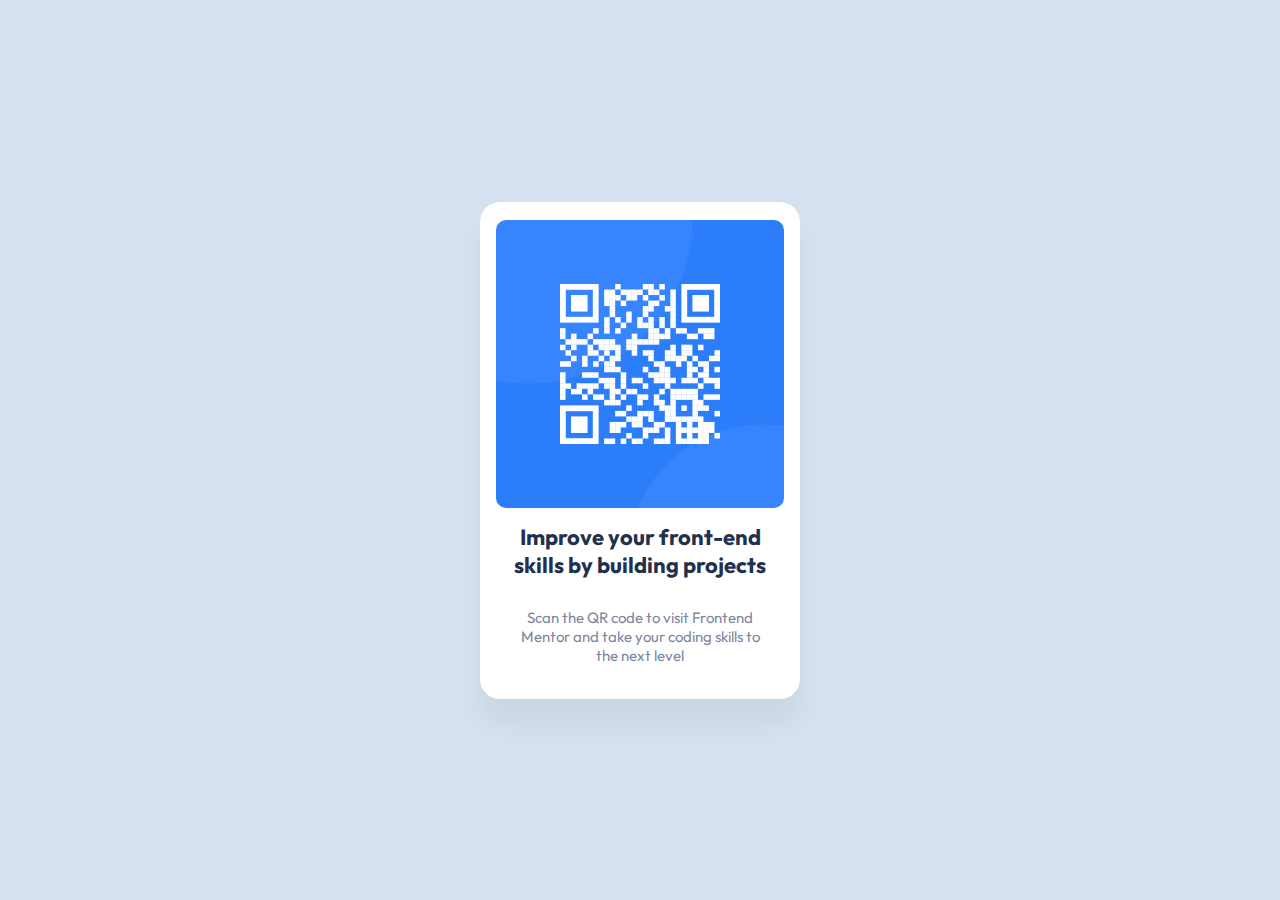
==== qr-code-component/index.html @ fd75077d "removed main from the folder name" ====
<!DOCTYPE html>
<html lang="en">
<head>
  <meta charset="UTF-8">
  <meta name="viewport" content="width=device-width, initial-scale=1.0"> <!-- displays site properly based on user's device -->

  <link rel="icon" type="image/png" sizes="32x32" href="./images/favicon-32x32.png">
  
  <title>Frontend Mentor | QR code component</title>

  <link rel="stylesheet" href="index.css">
</head>
<body>
  <main class="main">
    <div class="card">
      <img class="qr-code" src="./images/image-qr-code.png" />
      <div class="text">
        <h1 class="title">Improve your front-end skills by building projects</h1>
        <p class="description">Scan the QR code to visit Frontend Mentor and take your coding skills to the next level</p>
      </div>
    </div>
  </main>
</body>
</html>
---- qr-code-component/index.css ----
@import url('https://fonts.googleapis.com/css2?family=Outfit:wght@100..900&display=swap');

:root {
    --primary: #2C7DFA;
    --shade: #3685FF;
    --dark-navy: #1F314F;
    --grey: #7D889E;
    --light-grey: #D5E1EF;
    --white: #FFFFFF;
}

body {
  margin: 0;
  padding: 0;
  background-color: var(--light-grey);
  font-family: 'Outfit', sans-serif;
}

.main {
    display: flex;
    justify-content: center;
    align-items: center;
    height: 100vh;
    width: 100vw;
}

.card {
    width: 320px;
    height: 497px;
    background-color: var(--white);
    border-radius: 20px;

    display: flex;
    flex-direction: column;
    justify-content: center;
    align-items: center;

    box-shadow: 0px 25px 25px rgba(0, 0, 0, 4.77%);
}

.qr-code {
    width: 288px;
    border-radius: 10px;
}

.text {
    width: 288px;
    display: flex;
    flex-direction: column;
    align-items: center;
}

.title {
    font-size: 22px;
    font-weight: bold;
    color: var(--dark-navy);
    text-align: center;
}

.description {
    width: 256px;
    font-size: 15px;
    font-weight: normal;
    color: var(--grey);
    text-align: center;
}
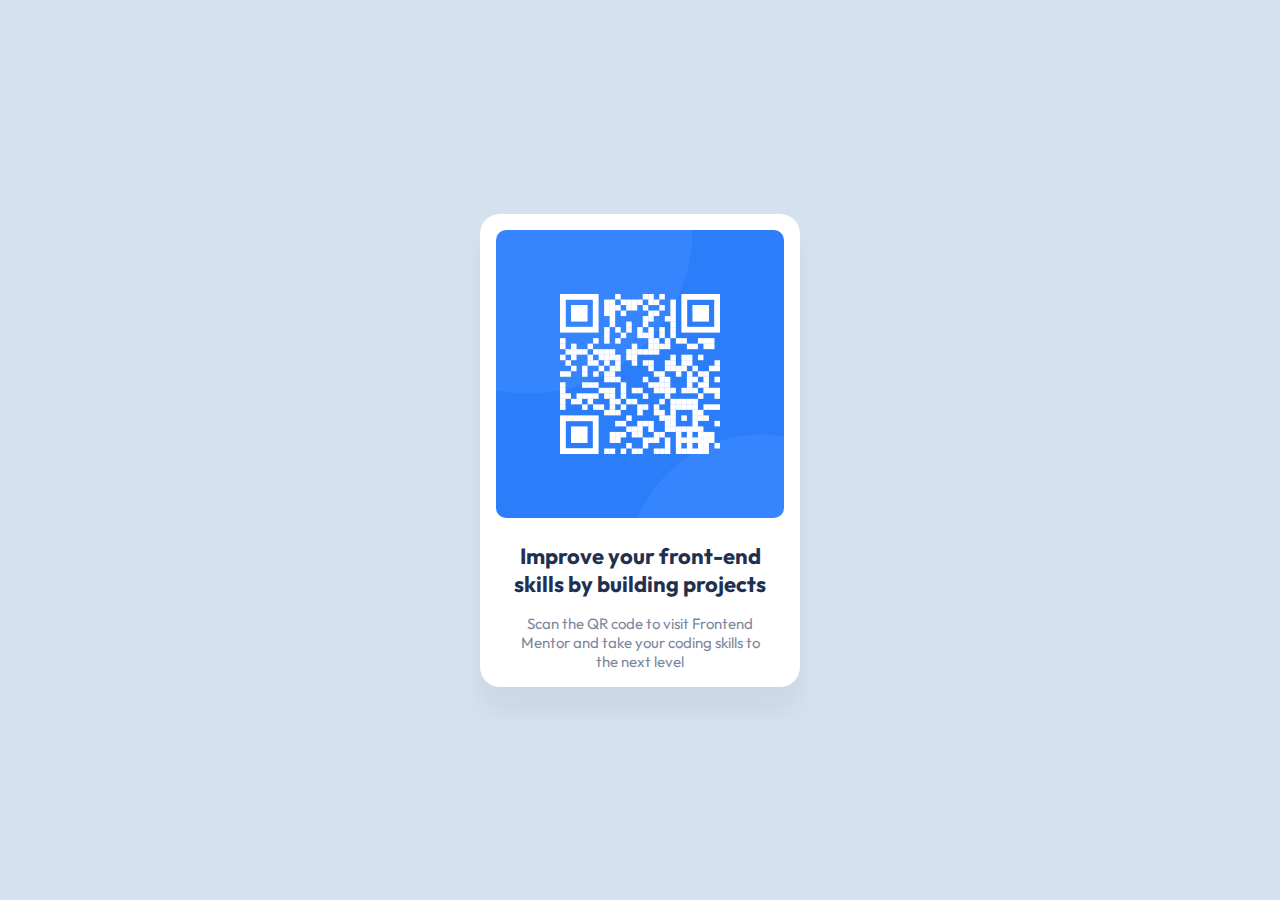
==== commit 58e26066: "added alt tag" ====
--- a/qr-code-component/index.html
+++ b/qr-code-component/index.html
@@ -13,7 +13,7 @@
 <body>
   <main class="main">
     <div class="card">
-      <img class="qr-code" src="./images/image-qr-code.png" />
+      <img class="qr-code" src="./images/image-qr-code.png" alt="QR Code" />
       <div class="text">
         <h1 class="title">Improve your front-end skills by building projects</h1>
         <p class="description">Scan the QR code to visit Frontend Mentor and take your coding skills to the next level</p>
--- a/qr-code-component/index.css
+++ b/qr-code-component/index.css
@@ -25,10 +25,12 @@
 }
 
 .card {
-    width: 320px;
-    height: 497px;
+    max-width: 320px;
     background-color: var(--white);
     border-radius: 20px;
+    box-sizing: border-box;
+    padding: 1rem;
+    gap: 1.5rem;
 
     display: flex;
     flex-direction: column;
@@ -44,10 +46,10 @@
 }
 
 .text {
-    width: 288px;
     display: flex;
     flex-direction: column;
     align-items: center;
+    gap: 1rem;
 }
 
 .title {
@@ -55,6 +57,7 @@
     font-weight: bold;
     color: var(--dark-navy);
     text-align: center;
+    margin: 0;
 }
 
 .description {
@@ -63,4 +66,5 @@
     font-weight: normal;
     color: var(--grey);
     text-align: center;
+    margin: 0;
 }